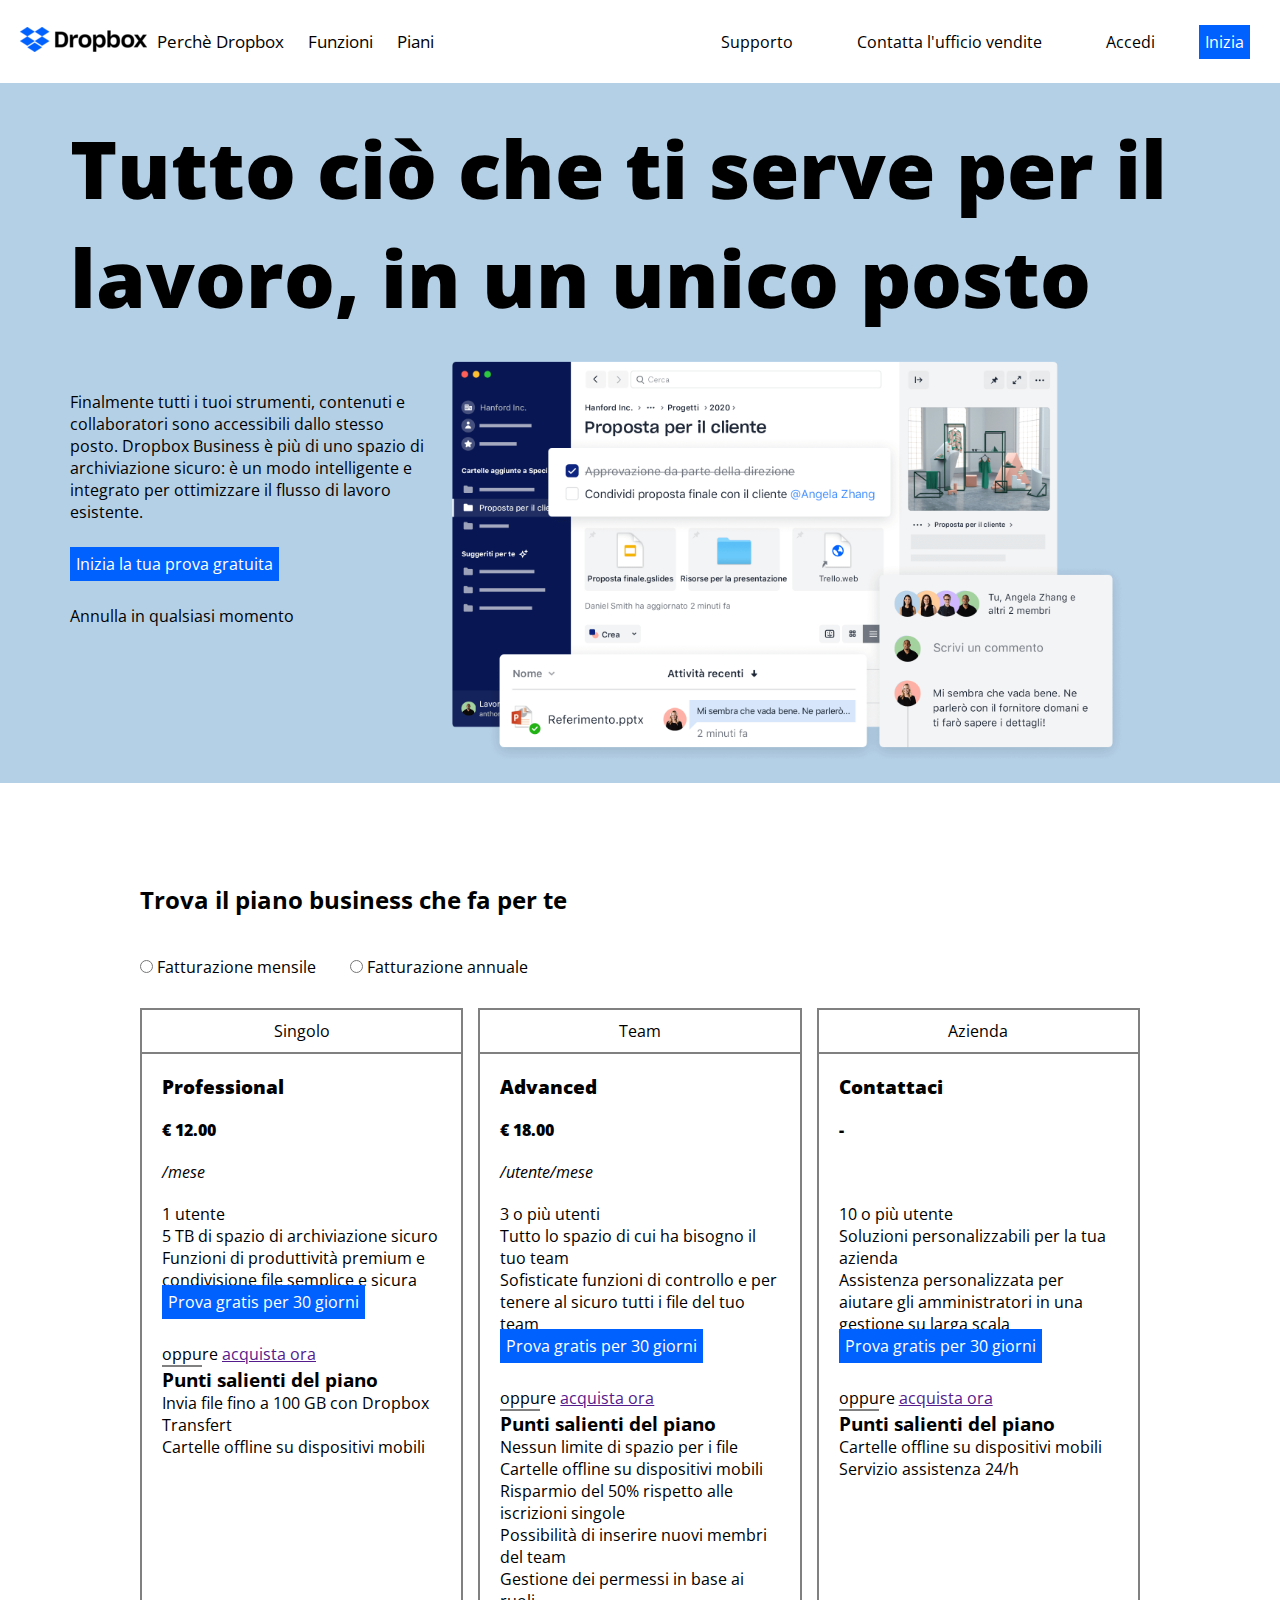
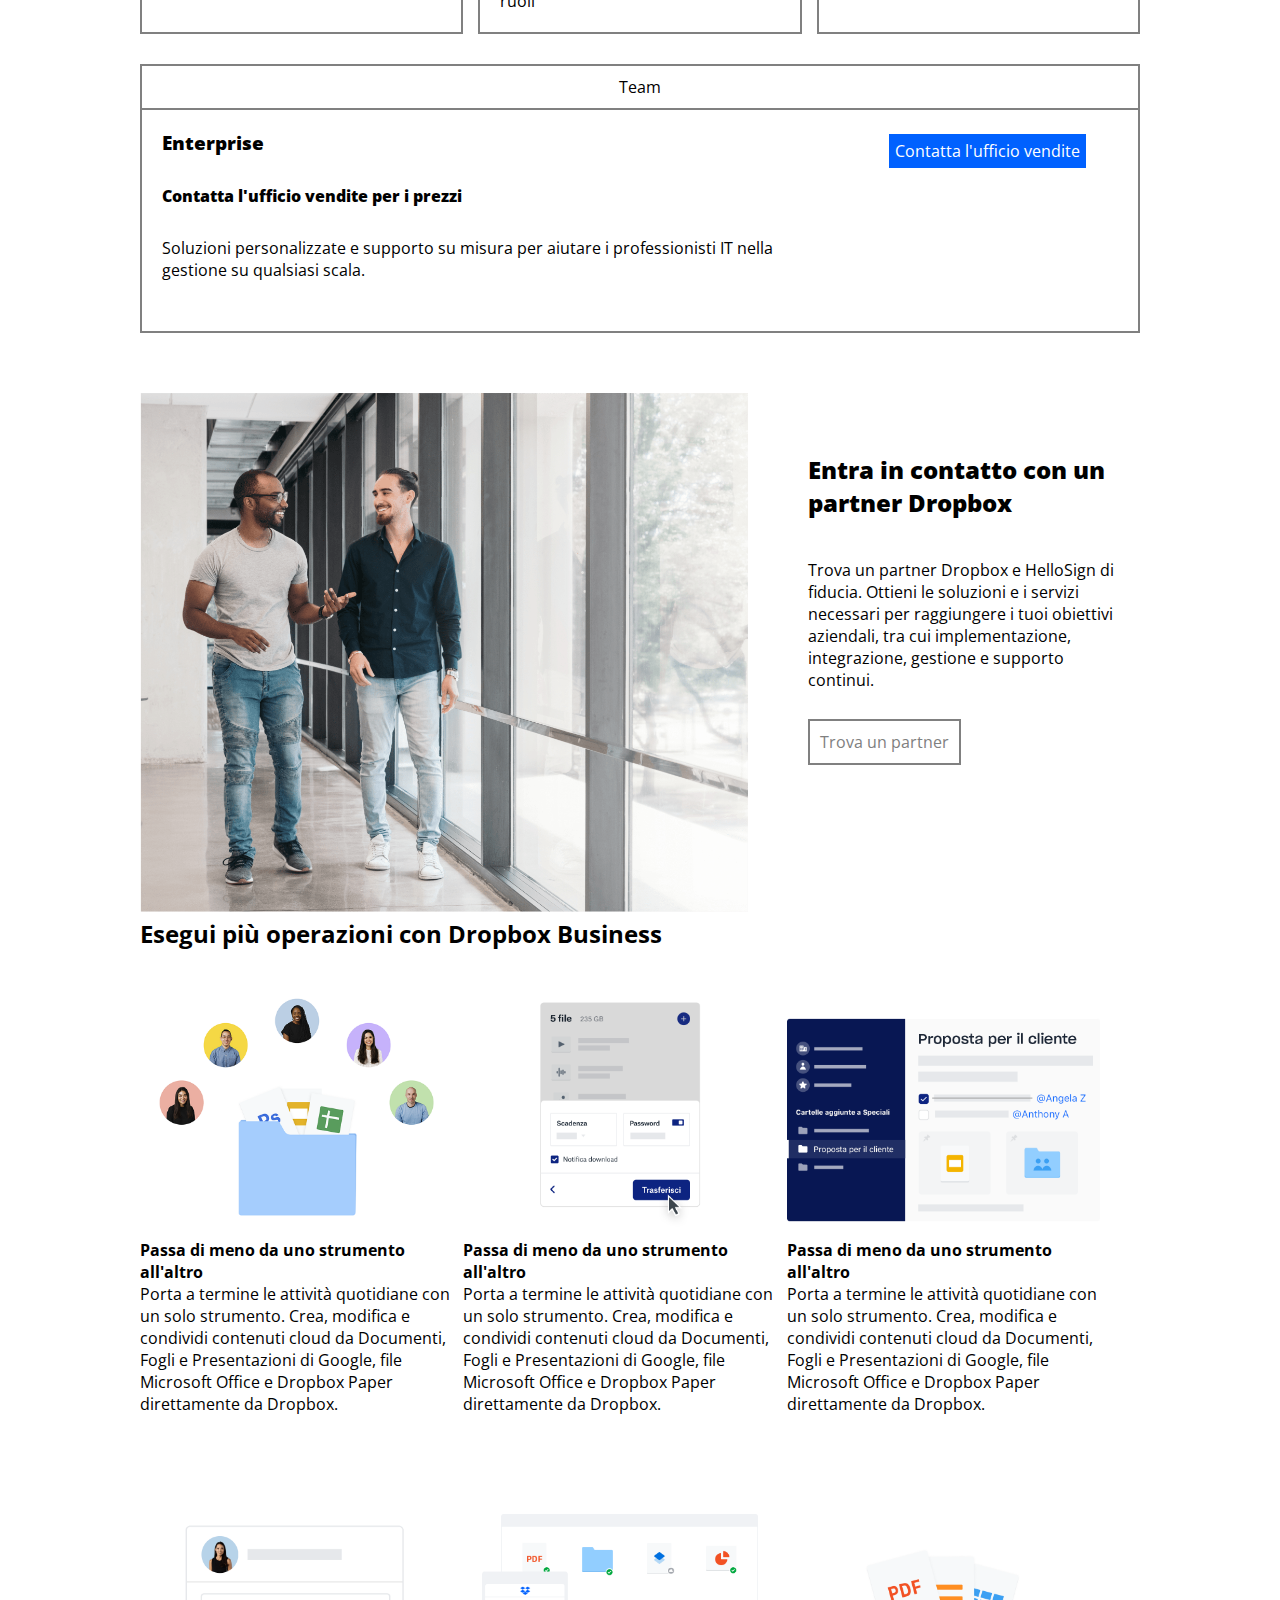
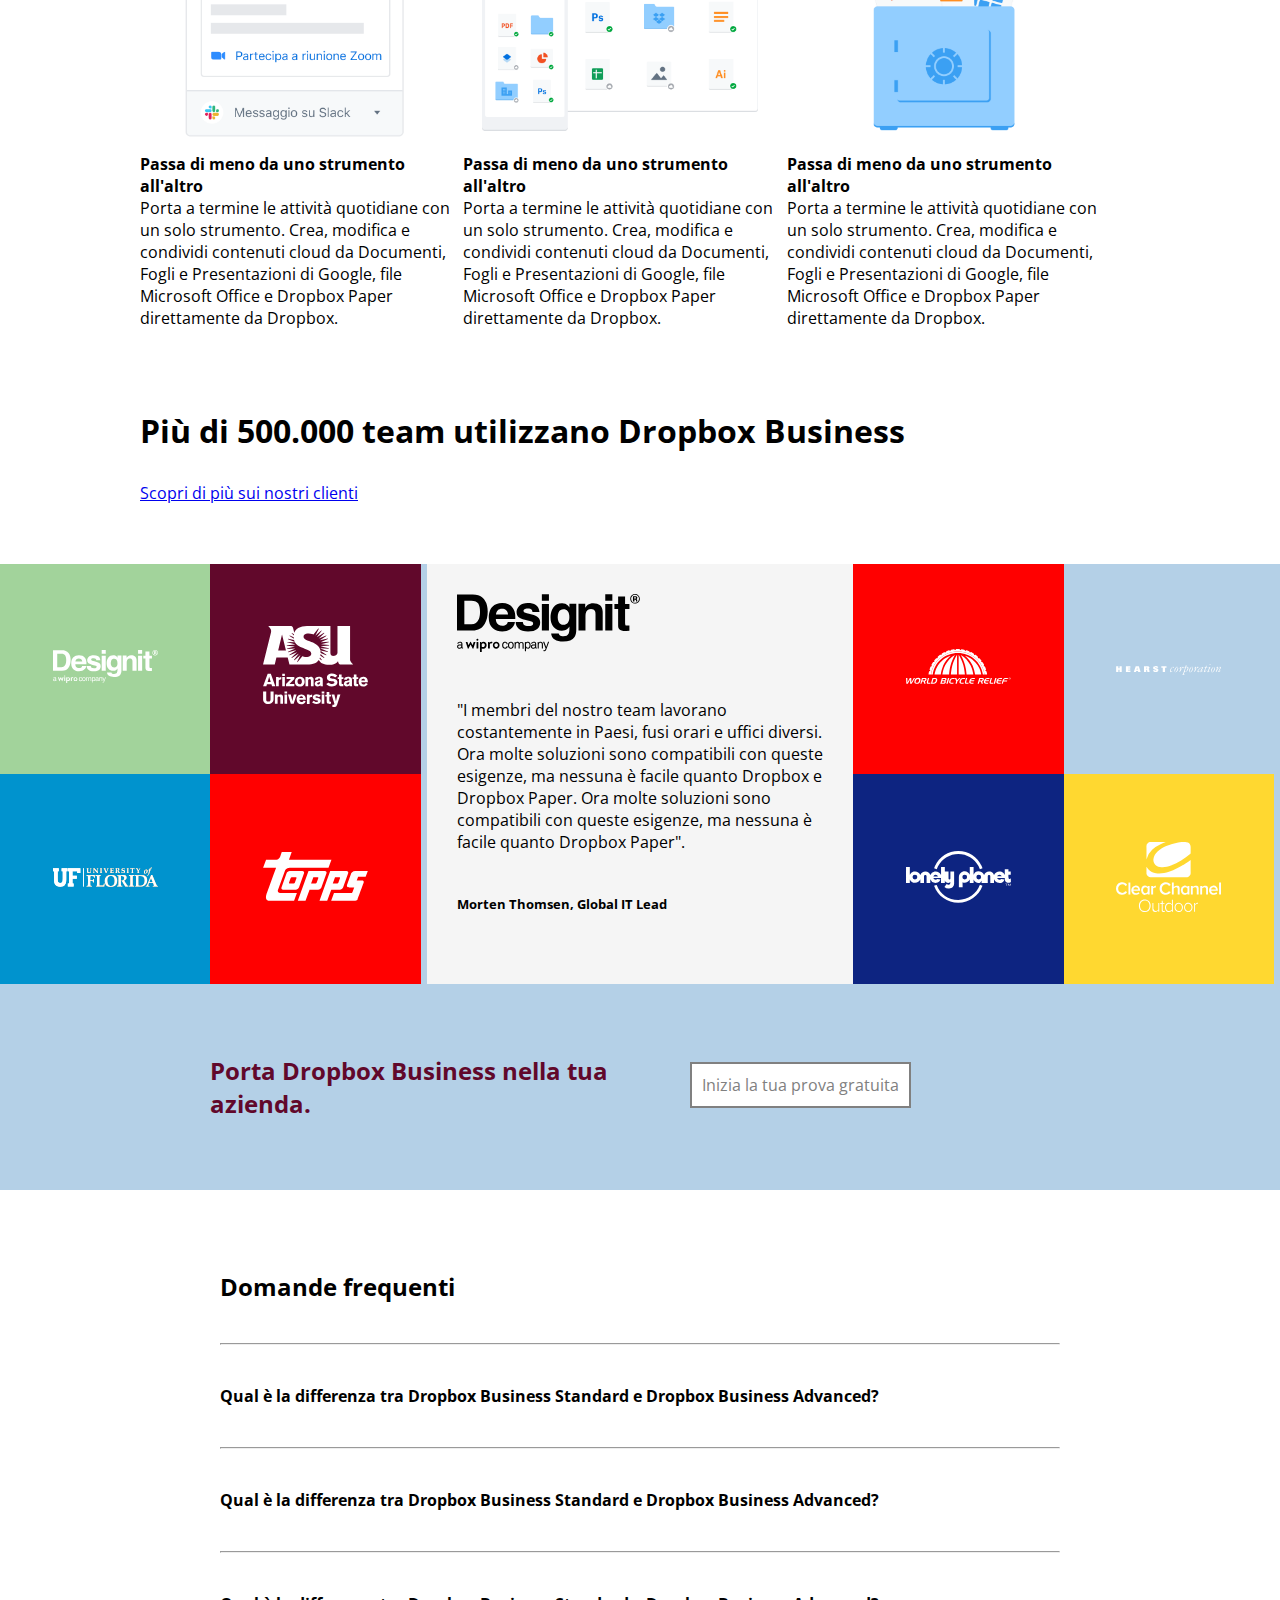
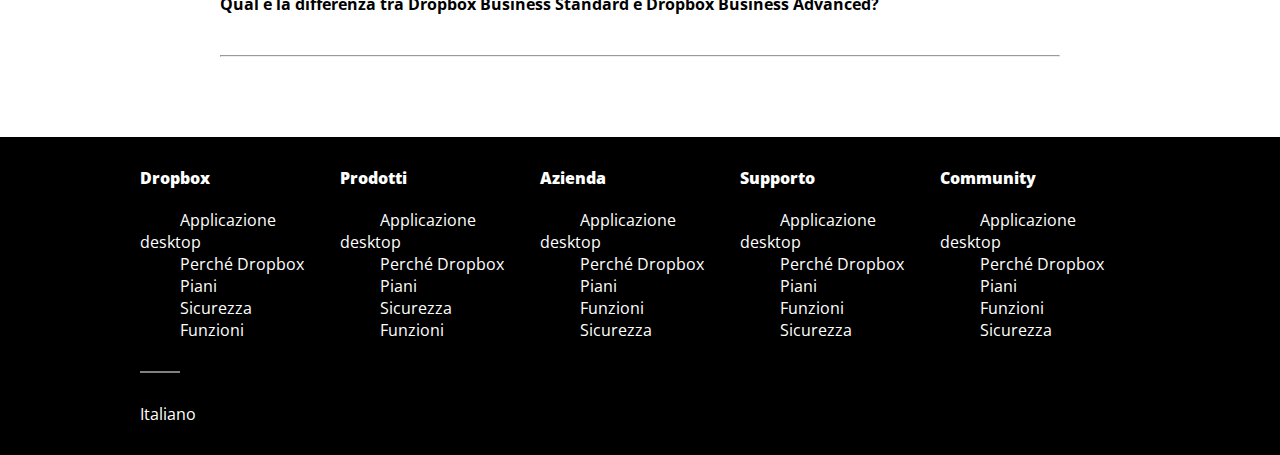
==== BONUS/index.html @ 82a0190e "add hoverable dropdown" ====
<!DOCTYPE html>
<html lang="en">
<head>
    <meta charset="UTF-8">
    <meta name="viewport" content="width=device-width, initial-scale=1.0">
    <title>Dropbox</title>
    <!-- css -->
    <link rel="stylesheet" href="css/style.css">
    <!-- font -->
    <link rel="stylesheet" href="https://cdnjs.cloudflare.com/ajax/libs/font-awesome/6.4.2/css/all.min.css" integrity="sha512-z3gLpd7yknf1YoNbCzqRKc4qyor8gaKU1qmn+CShxbuBusANI9QpRohGBreCFkKxLhei6S9CQXFEbbKuqLg0DA==" crossorigin="anonymous" referrerpolicy="no-referrer" />
    <link rel="preconnect" href="https://fonts.googleapis.com">
    <link rel="preconnect" href="https://fonts.gstatic.com" crossorigin>
    <link rel="preconnect" href="https://fonts.googleapis.com">
    <link rel="preconnect" href="https://fonts.gstatic.com" crossorigin>
    <link href="https://fonts.googleapis.com/css2?family=Fredoka:wght@400;700&family=Open+Sans:wght@400;700;800&display=swap" rel="stylesheet"></head>
<body>
    <header>
        <div class="top_container_header">  
            <div class="rowleft">
                <div>
                    <img src="./img/logo-small.png" alt="Dropbox logo">
                </div>
                <nav>
                    <div class="dropdown">
                        <button class="dropbtn">Perchè Dropbox</button>
                            <div class="dropdown-content">
                                <ul>
                                    <li>
                                        <a href="#">Link 1</a>
                                    </li>
                                    <li>
                                        <a href="#">Link 1</a>
                                    </li>
                                </ul> 
                            </div>
                    </div>
                    <div class="dropdown">
                        <button class="dropbtn">Funzioni</button>
                            <div class="dropdown-content">
                                <ul>
                                    <li>
                                        <a href="#">Link 1</a>
                                    </li>
                                    <li>
                                        <a href="#">Link 1</a>
                                    </li>
                                </ul> 
                            </div>
                    </div>
                    <div class="dropdown">
                        <button class="dropbtn">Piani</button>
                            <div class="dropdown-content">
                                <ul>
                                    <li>
                                        <a href="#">Link 1</a>
                                    </li>
                                    <li>
                                        <a href="#">Link 1</a>
                                    </li>
                                </ul> 
                            </div>
                    </div>
                </nav>
            </div>
            <div class="rowright">
                <nav>
                    <ul>
                        <li><a href="http://">Supporto</a></li>
                        <li><a href="http://">Contatta l'ufficio vendite</a></li>
                        <li><a href="http://">Accedi</a></li>
                        <li><a href="http://" class="button">Inizia</a></li>
                    </ul>
                </nav>
            </div>
        </div>

        <div class="button_container_header">
            <div class="container">
                <h1><strong>Tutto ciò che ti serve per il lavoro, in un unico posto</strong></h1>
                <div class="jumbo_container">
                    <div class="col-left">
                        <p>Finalmente tutti i tuoi strumenti, contenuti e collaboratori sono accessibili dallo stesso posto. Dropbox Business è più di uno spazio di archiviazione sicuro: è un modo intelligente e integrato per ottimizzare il flusso di lavoro
                            esistente.
                        </p>
                        <a href="http://" class="button">Inizia la tua prova gratuita</a>
                        <p>Annulla in qualsiasi momento</p>
                        <i class="fa-solid fa-arrow-down fa-2xl"></i>
                    </div>
                    <div class="col-right">
                        <img src="./img/jumbo.png" alt="dropboximg">
                    </div>
                </div>
            </div>
        </div>
    </header>

    <main>
        <div class="smallcontainer">
            <div class="planecontainer">
                <h2>Trova il piano business che fa per te</h2>
                <div class="input_container">
                    <input type="radio" id="monthly" name="checked" value="..." />
                    <label for="monthly">Fatturazione mensile</label>
                </div>
                <div class="input_container">
                    <input type="radio" id="annual" name="checked" value="..." />
                    <label for="annual">Fatturazione annuale</label>
                </div>
            </div>
            <div class="cards">
                <div class="card cardleft">
                    <div class="topcard">
                        <i class="fa-solid fa-user" style="color: #000000;"></i>
                        <span>Singolo</span>
                    </div>
                    <div class="bottomcard">
                        <div class="upperbuttomcard">
                            <h3><strong>Professional</strong></h3>
                            <h4><strong>&euro; 12.00</strong></h4>
                            <span><i>/mese</i></span>
                         </div>
                        <div class="bottombottomcard">
                            <div>
                                <i class="fa-solid fa-user" style="color: #000000;"></i>
                                <span>1 utente</span>
                            </div>
                            <div>
                                <i class="fa-solid fa-folder" style="color: #000000;"></i>
                                <span>5 TB di spazio di archiviazione sicuro</span>    
                            </div>     
                            <div>
                                <i class="fa-solid fa-share-nodes" style="color: #000000;"></i>
                                <span>Funzioni di produttività premium
                                e condivisione file semplice e sicura</span>
                            </div>
                            <a href="http://" class="button">Prova gratis per 30 giorni</a>
                            <div class="acquista">
                                <span>oppure</span>
                                <a href="">acquista ora</a>
                            </div>
                            <hr class="hr_short">
                            <h3>Punti salienti del piano</h3>
                            <div>
                                <i class="fa-solid fa-check" style="color: #0052e0;"></i>
                                <span>Invia file fino a 100 GB con Dropbox Transfert</span>
                            </div>
                            <div>
                                <i class="fa-solid fa-check" style="color: #0052e0;"></i>
                                <span>Cartelle offline su dispositivi mobili</span>
                            </div>
                        </div>
                    </div>
                </div>
                <div class="card cardcenter">
                    <div class="topcard">
                        <i class="fa-solid fa-users" style="color: #000000;"></i>
                        <span>Team</span>
                    </div>
                    <div class="bottomcard">
                        <div class="upperbuttomcard">
                            <h3><strong>Advanced</strong></h3>
                            <h4><strong>&euro; 18.00</strong></h4>
                            <span><i>/utente/mese</i></span>
                         </div>
                        <div class="bottombottomcard">
                            <div>
                                <i class="fa-solid fa-users" style="color: #000000;"></i>
                                <span>3 o più utenti</span>
                            </div>
                            <div>
                                <i class="fa-solid fa-folder" style="color: #000000;"></i>
                                <span>Tutto lo spazio di cui ha bisogno il tuo team</span>    
                            </div>     
                            <div>
                                <i class="fa-solid fa-share-nodes" style="color: #000000;"></i>
                                <span>Sofisticate funzioni di controllo e per tenere al sicuro tutti i file del tuo team</span>
                            </div>
                            <a href="http://" class="button">Prova gratis per 30 giorni</a>
                            <div class="acquista">
                                <span>oppure</span>
                                <a href="">acquista ora</a>
                            </div>
                            <hr class="hr_short">
                            <h3>Punti salienti del piano</h3>
                            <div>
                                <i class="fa-solid fa-check" style="color: #0052e0;"></i>
                                <span>Nessun limite di spazio per i file</span>
                            </div>
                            <div>
                                <i class="fa-solid fa-check" style="color: #0052e0;"></i>
                                <span>Cartelle offline su dispositivi mobili</span>
                            </div>
                            <div>
                                <i class="fa-solid fa-check" style="color: #0052e0;"></i>
                                <span>Risparmio del 50% rispetto alle iscrizioni singole</span>
                            </div>
                            <div>
                                <i class="fa-solid fa-check" style="color: #0052e0;"></i>
                                <span>Possibilità di inserire nuovi membri del team</span>
                            </div>
                            <div>
                                <i class="fa-solid fa-check" style="color: #0052e0;"></i>
                                <span>Gestione dei permessi in base ai ruoli</span>
                            </div>
                        </div>
                    </div>   
                </div>
                <div class="card cardright">
                    <div class="topcard">
                        <i class="fa-solid fa-building" style="color: #000000;"></i>
                        <span>Azienda</span>
                    </div>
                    <div class="bottomcard">
                        <div class="upperbuttomcard">
                            <h3><strong>Contattaci</strong></h3>
                            <h4><strong>-</strong></h4>
                            <span> &nbsp;</span>
                        </div>
                        <div class="bottombottomcard">
                            <div>
                                <i class="fa-solid fa-user" style="color: #000000;"></i>
                                <span>10 o più utente</span>
                            </div>
                            <div>
                                <i class="fa-solid fa-folder" style="color: #000000;"></i>
                                <span>Soluzioni personalizzabili per la tua azienda</span>    
                            </div>     
                            <div>
                                <i class="fa-solid fa-share-nodes" style="color: #000000;"></i>
                                <span>Assistenza personalizzata per aiutare gli amministratori in una gestione su larga scala</span>
                            </div>
                            <a href="http://" class="button">Prova gratis per 30 giorni</a>
                            <div class="acquista">
                                <span>oppure</span>
                                <a href="">acquista ora</a>
                            </div>
                            <hr class="hr_short">
                            <h3>Punti salienti del piano</h3>
                            <div>
                                <i class="fa-solid fa-check" style="color: #0052e0;"></i>
                                <span>Cartelle offline su dispositivi mobili</span>
                            </div>
                            <div>
                                <i class="fa-solid fa-check" style="color: #0052e0;"></i>
                                <span>Servizio assistenza 24/h</span>
                            </div>
                        </div>
                    </div>
                </div>
            </div>
        </div>
        <div class="smallcontainer">
           <div class="teamcontainer">
                <div class="teamtopcontainer">
                    <i class="fa-solid fa-building" style="color: #000000;"></i>
                    <span>Team</span>
                </div>
                <div class="teambuttomcontainer">
                    <div class="left_team_row_container">
                        <h3><strong>Enterprise</strong></h3>
                        <h4><strong>Contatta l'ufficio vendite per i prezzi</strong></h4>
                        <p>Soluzioni personalizzate e supporto su misura per aiutare i professionisti IT nella gestione su qualsiasi scala.</p>
                    </div>
                    <div class="right_team_row_container">
                        <a href="http://" class="button">Contatta l'ufficio vendite</a>
                    </div>
                </div>
            </div> 

            <div class="third-container">
                <div class="part-left">
                    <img src="./img/partner.png" alt="">
                </div>
                <div class="part-right">
                    <h2><strong>Entra in contatto con un partner Dropbox</strong></h2>
                    <p>Trova un partner Dropbox e HelloSign di fiducia. Ottieni le soluzioni e i servizi necessari per raggiungere i tuoi obiettivi aziendali, tra cui implementazione, integrazione, gestione e supporto continui.</p>
                    <a href="http://" id="buttonborder" class="button">Trova un partner</a>
                </div>
            </div>
        </div>

        <div class="smallcontainer">
            <h2>Esegui più operazioni con Dropbox Business</h2>
            <div class="smallcards">
                <div class="smallcard">
                    <div class="cardimg">
                        <img src="./img/business-feature-switching-tools.png" alt="">
                    </div>
                    <h4>Passa di meno da uno strumento all'altro</h4>
                    <p>Porta a termine le attività quotidiane con un solo strumento. Crea, modifica e condividi contenuti cloud da Documenti, Fogli e Presentazioni di Google, file Microsoft Office e Dropbox Paper direttamente da Dropbox.</p>   
                </div>
                <div class="smallcard">
                    <div class="cardimg">
                        <img src="./img/business-feature-send-files-it.png" alt="">
                    </div>
                    <h4>Passa di meno da uno strumento all'altro</h4>
                    <p>Porta a termine le attività quotidiane con un solo strumento. Crea, modifica e condividi contenuti cloud da Documenti, Fogli e Presentazioni di Google, file Microsoft Office e Dropbox Paper direttamente da Dropbox.</p>
                </div>
                <div class="smallcard">
                    <div class="cardimg">
                        <img src="./img/business-feature-coordinate-it.png" alt="">
                    </div>
                    <h4>Passa di meno da uno strumento all'altro</h4>
                    <p>Porta a termine le attività quotidiane con un solo strumento. Crea, modifica e condividi contenuti cloud da Documenti, Fogli e Presentazioni di Google, file Microsoft Office e Dropbox Paper direttamente da Dropbox.</p>
                </div>
                <div class="smallcard">
                    <div class="cardimg">
                        <img src="./img/business-feature-integrations-it.png" alt="">
                    </div>
                    <h4>Passa di meno da uno strumento all'altro</h4>
                    <p>Porta a termine le attività quotidiane con un solo strumento. Crea, modifica e condividi contenuti cloud da Documenti, Fogli e Presentazioni di Google, file Microsoft Office e Dropbox Paper direttamente da Dropbox.</p>
                </div>
                <div class="smallcard">
                    <div class="cardimg">
                        <img src="./img/business-feature-multi-device.png" alt="">
                    </div>
                    <h4>Passa di meno da uno strumento all'altro</h4>
                    <p>Porta a termine le attività quotidiane con un solo strumento. Crea, modifica e condividi contenuti cloud da Documenti, Fogli e Presentazioni di Google, file Microsoft Office e Dropbox Paper direttamente da Dropbox.</p>
                </div>
                <div class="smallcard">
                    <div class="cardimg">
                        <img src="./img/business-feature-security.png" alt="">
                    </div>
                    <h4>Passa di meno da uno strumento all'altro</h4>
                    <p>Porta a termine le attività quotidiane con un solo strumento. Crea, modifica e condividi contenuti cloud da Documenti, Fogli e Presentazioni di Google, file Microsoft Office e Dropbox Paper direttamente da Dropbox.</p>
                </div>
            </div>
        </div>
        <div class="smallcontainer">
            <div class="container-5">
                <h2 class="dropboxbuisness">Più di 500.000 team utilizzano Dropbox Business</h2>
                <a href="http://">Scopri di più sui nostri clienti</a>
            </div>
        </div>
        <div class="designit_container">
            <div class="advertising-column left">
                <div class="square green">
                    <div class="brand"><img src="./img/designit.svg" alt=""></div>
                </div>
                <div class="square bordeaux">
                    <div class="brand"><img src="./img/arizona_state_university.svg" alt=""></div>
                </div>
                <div class="square lightblue">
                    <div class="brand"><img src="./img/university_of_florida.svg" alt=""></div>
                </div>
                <div class="square red">
                    <div class="brand"><img src="./img/topps.svg" alt=""></div>
                </div>
            </div>
            <div class="advertising-column advertising_center">
                <div id="black" class="brand">
                    <img src="./img/designit.svg" alt="">
                </div>
                <p>"I membri del nostro team lavorano costantemente in Paesi, fusi orari e uffici diversi. Ora molte soluzioni sono compatibili con queste esigenze, ma nessuna è facile quanto Dropbox e Dropbox Paper. Ora molte soluzioni sono compatibili con queste esigenze, ma nessuna è facile quanto Dropbox Paper".</p>
                <h5>Morten Thomsen, Global IT Lead</h5>
            </div>
            <div class="advertising-column right">
                <div class="square red">
                    <div class="brand"><img src="./img/world_bicycle_relief.svg" alt=""></div>
                </div>
                <div class="square sky">
                    <div class="brand"><img src="./img/hearst_corp.svg" alt=""></div>
                </div>
                <div class="square blue">
                    <div class="brand"><img src="./img/lonely_planet.svg" alt=""></div>
                </div>
                <div class="square yellow">
                    <div class="brand"><img src="./img/clear_channel.svg" alt=""></div>
                </div>
            </div>
        </div>
        <div class="bottom_advertasing">
            <div class="smallcontainer advertasing_background_container ">
                <div class="advertasing_background_left">
                    <h2>Porta Dropbox Business nella tua azienda.</h2>
                </div>
                <div class="advertasing_background_right">
                    <a href="http://" id="buttonborder" class="button">Inizia la tua prova gratuita</a>
                </div>
            </div>
        </div>
        <div class="question smallcontainer">
            <h2>Domande frequenti</h2>
            <hr>
            <span><strong>Qual è la differenza tra Dropbox Business Standard e Dropbox Business Advanced?</strong></span>
            <span class="anglearrow"><i class="fa-solid fa-angle-down" style="color: #000000;"></i></span>
            <hr>
            <span><strong>Qual è la differenza tra Dropbox Business Standard e Dropbox Business Advanced?</strong></span>
            <span class="anglearrow"><i class="fa-solid fa-angle-down" style="color: #000000;"></i></span>
            <hr>
            <span><strong>Qual è la differenza tra Dropbox Business Standard e Dropbox Business Advanced?</strong></span>
            <span class="anglearrow"><i class="fa-solid fa-angle-down" style="color: #000000;"></i></span>
            <hr>
        </div>
    </main>

    <footer>
        <div class="footer_container">
            <div class="smallcontainer">
                <div class="columns_footer">
                    <div class="col-footer">
                        <h4><strong>Dropbox</strong></h4>
                        <ul>
                            <li><a href="http://"></a>Applicazione desktop</li>
                            <li><a href="http://"></a>Perché Dropbox</li>
                            <li><a href="http://"></a>Piani</li>
                            <li><a href="http://"></a>Sicurezza</li>
                            <li><a href="http://"></a>Funzioni</li>
                        </ul>
                    </div>
                    <div class="col-footer">
                        <h4><strong>Prodotti</strong></h4>
                        <ul>
                            <li><a href="http://"></a>Applicazione desktop </li>
                            <li><a href="http://"></a>Perché Dropbox</li>
                            <li><a href="http://"></a>Piani</li>
                            <li><a href="http://"></a>Sicurezza</li>
                            <li><a href="http://"></a>Funzioni</li>
                        </ul>
                    </div>
                    <div class="col-footer">
                        <h4><strong>Azienda</strong></h4>
                        <ul>
                            <li><a href="http://"></a>Applicazione desktop</li>
                            <li><a href="http://"></a>Perché Dropbox</li>
                            <li><a href="http://"></a>Piani</li>
                            <li><a href="http://"></a>Funzioni</li>
                            <li><a href="http://"></a>Sicurezza</li>
                        </ul>
                    </div>
                    <div class="col-footer">
                        <h4><strong>Supporto</strong></h4>
                        <ul>
                            <li><a href="http://"></a>Applicazione desktop</li>
                            <li><a href="http://"></a>Perché Dropbox</li>
                            <li><a href="http://"></a>Piani</li>
                            <li><a href="http://"></a>Funzioni</li>
                            <li><a href="http://"></a>Sicurezza</li>
                        </ul>
                    </div>
                    <div class="col-footer">
                        <h4><strong>Community</strong></h4>
                        <ul>
                            <li><a href="http://"></a>Applicazione desktop</li>
                            <li><a href="http://"></a>Perché Dropbox</li>
                            <li><a href="http://"></a>Piani</li>
                            <li><a href="http://"></a>Funzioni</li>
                            <li><a href="http://"></a>Sicurezza</li>
                        </ul>
                    </div>
                </div> 
                
                <div class="footer_bottom_container">
                    <hr class="hr_short">
                    <div>
                        <span><i class="fa-solid fa-earth-americas" style="color: #ffffff;"></i></span>
                        <span>Italiano</span>
                        <span><i class="fa-solid fa-caret-up" style="color: #ffffff;"></i></span>
                    </div>
                </div>
            </div>
        </div>
    </footer>
</body>
</html>
---- BONUS/css/style.css ----
* {
        margin: 0%;
        padding: 0%;
        box-sizing: border-box;
        font-family: 'Open Sans',sans-serif;
    }
        
    .container{
        max-width: 1200px;
        margin: 0 auto; 
        width: 100%;
    }

    .smallcontainer{
        max-width: 1000px;
        margin: 0 auto; 
        width: 100%;
        }

    .top_container_header {
        padding: 20px;
        flex-direction: row;
        display: flex;
        justify-content: space-between;
        vertical-align: middle;
        background-color: #FFFFFF;
        align-items: center;
    }
    
    ul> li{
        list-style: none;
    }

    nav> ul> li {
        display: inline;
        margin-left: 10px;
        margin-right: 10px;
    }

    li> a{
        text-decoration: none;
        color: black;
        padding: 20px;
    }

    .rowleft, .rowright{
        align-items: center;
    }
       
    .dropbtn {
        background-color:white;
        color: black;
        padding: 10px;
        font-size: 17px;
        border: none;
    }

    .dropdown {
        position: relative;
        display: inline-block;
    }

    .dropdown-content {
        display: none;
        position: absolute;
        background-color: #0061FF;
        min-width: 160px;
        box-shadow: 0px 8px 16px 0px rgba(0,0,0,0.4);
        z-index: 1;
    }

    .dropdown-content> ul> li> a{
        color: white;
    }
    
    .dropdown:hover .dropdown-content {
        display: block;
    }

    .top_container_header> *{ 
        display: flex;
    }
    
   .button {
        background-color:#0061FF; 
        border: none;
        color: white;
        padding: 6px;
        text-decoration: none;
    }

    .button_container_header{ 
        background-color:#B4D0E7;
        position: relative;
        height: 700px;
    }

    .jumbo_container {
        display: flex;
        flex-direction: row;
        margin-bottom: 30px;
        padding: 30px;
        position: absolute;
    }

    img{
        width: 100%;
    }

    .planecontainer{
        margin-top: 100px;
    }

    .col-left {
        width: 30%;
    }

    .col-right {
        width: 60%;
    }

    h1 {
        text-align: left;
        font-size: 5em;
        font-weight:800;
        padding-top: 30px;
        margin-left: 30px;
    }
  
    .col-left> *{
        text-decoration: none;
        margin-bottom: 30px;
        margin-top: 30px;
    }
   
    .input_container{
        margin-top: 40px;
        margin-right: 30px;
        display: inline-block;
    }

    .cards{
        display: flex;
        flex-direction: row;
        justify-content: space-between;
    }

    .card{
        width: calc(100% / 3);
        margin-top: 30px;
        border: 2px solid grey;
    }

    .cardcenter{
        margin-left: 15px;
        margin-right: 15px;
    }
    .topcard{
        border-bottom:  2px solid grey;
        text-align: center;
        padding: 10px;
    }

    .bottomcard{
        text-align: left;
        padding: 20px;
    }

    .upperbuttomcard> *{
        margin-bottom: 20px ;
    }

    .upperbuttomcard{
        margin-bottom: 20px ;
    }

    .buttombuttomcard> *{
        margin-bottom: 20px ;
    }

    .acquista{
        margin-top: 30px ;
    }

    .hr_short{ 
        width: 40px;
        border: 1px solid grey;
    }

    .teamtopcontainer{
        text-align: center;
    }
    
    .teambuttomcontainer{
        display: flex;
        flex-direction: row;
    }

    .teamcontainer{
        border: 2px solid grey; 
        margin-top: 30px;
    }

    .teamtopcontainer{
        border-bottom: 2px solid grey; 
        padding: 10px;
    }

    .left_team_row_container{
        width: 70%;
        text-align: left;
        padding: 20px;
    }

    .left_team_row_container> *{
        margin-bottom: 30px;
    }

    .right_team_row_container> *{
        margin-left: 30px;
    }


    .right_team_row_container{
        width: 30%;
        padding: 20px;
        padding-top: 30px;
    }

    .third-container{
        display: flex;
        flex-direction: row;
        margin-top: 60px;
    }

    .part-left{
        width: 70%;
    }

    .part-right{
        width: 40%;
        margin-left: 40px;
        margin-top: 40px;
        padding: 20px;
    }

    .part-right> *{
        margin-bottom: 40px;
    }
    
    #buttonborder{
        background-color: white;
        color: grey;
        border: 2px solid grey;
        padding:10px;
    }

    .smallcards{
        display: flex;
        flex-direction: row;
        flex-wrap: wrap;
    }

    .smallcard{
        width: calc(100% / 3 - 20px);
        margin-top: 30px;
        margin-bottom: 50px;
        margin-right: 10px;
    }

    .dropboxbuisness{
        margin-bottom: 30px;
        margin-top: 30px;
        font-size: 2em;
    }

    .designit_container{
        /* height: 400px; */
        background-color: #B4D0E7;
        display: flex;
        flex-direction: row;
        margin-top: 60px;
    }
    
    .advertising-column{
        width: calc(100vw / 3);
        /* border: 2px dashed black; */
        display: flex;
        flex-direction: row;
        flex-wrap: wrap;
    }

    .advertising_center{
        background-color: #F5F5F5;
        padding: 30px;
    }

    .square{
        width: calc(100vw / 6 - 3px);
        height: calc(100vw / 6 - 3px);
        /* border: 2px dashed red; */
        background-color: #A2D39B;
        vertical-align: middle;
        display: flex;
        justify-content: center;
        align-items: center;
    }
    .brand{ 
        width: 50%;
        filter: invert(1);
    }

    #black{
        filter: invert(0);
    }

    .green{
        background-color: #A2D39B;
    }

    .bordeaux{
        background-color: #61082B;
    }
    .lightblue{
        background-color: #0093CE;
    }
    .red{
        background-color: red;
    }
    .blue{
        background-color: #0D2481;
    }
    .yellow{
        background-color: #FFD830;
    }
    .sky{
        background-color: #B4D0E7;
    }


    .bottom_advertasing{
        background-color: #B4D0E7;
        padding-bottom: 40px;
    }

    .advertasing_background_container{
        display: flex;
        flex-direction: row;
        padding: 30px;
    }

    .advertasing_background_left{
        margin-top: 40px;
        margin-left: 40px;
        width:60% ;
        color: #61082B;
    }

    .advertasing_background_right{
        width:60% ;
        margin-top: 60px;
        margin-left: 60px;
    }

    .footer_container{
        background-color: black;
        color: white;
        padding: 30px;

    }

    .columns_footer{
        display: flex;
        flex-direction: row;
        flex-wrap:wrap;
    }
    .col-footer{
        width: calc(100% / 5);
    }

    .col-footer> h4{
        margin-bottom: 20px;
    }

    .question{
        padding: 40px;
    }

    .question> *{
        margin: 40px;
    }

    .footer_bottom_container> *{
        margin-top: 30px;
    }
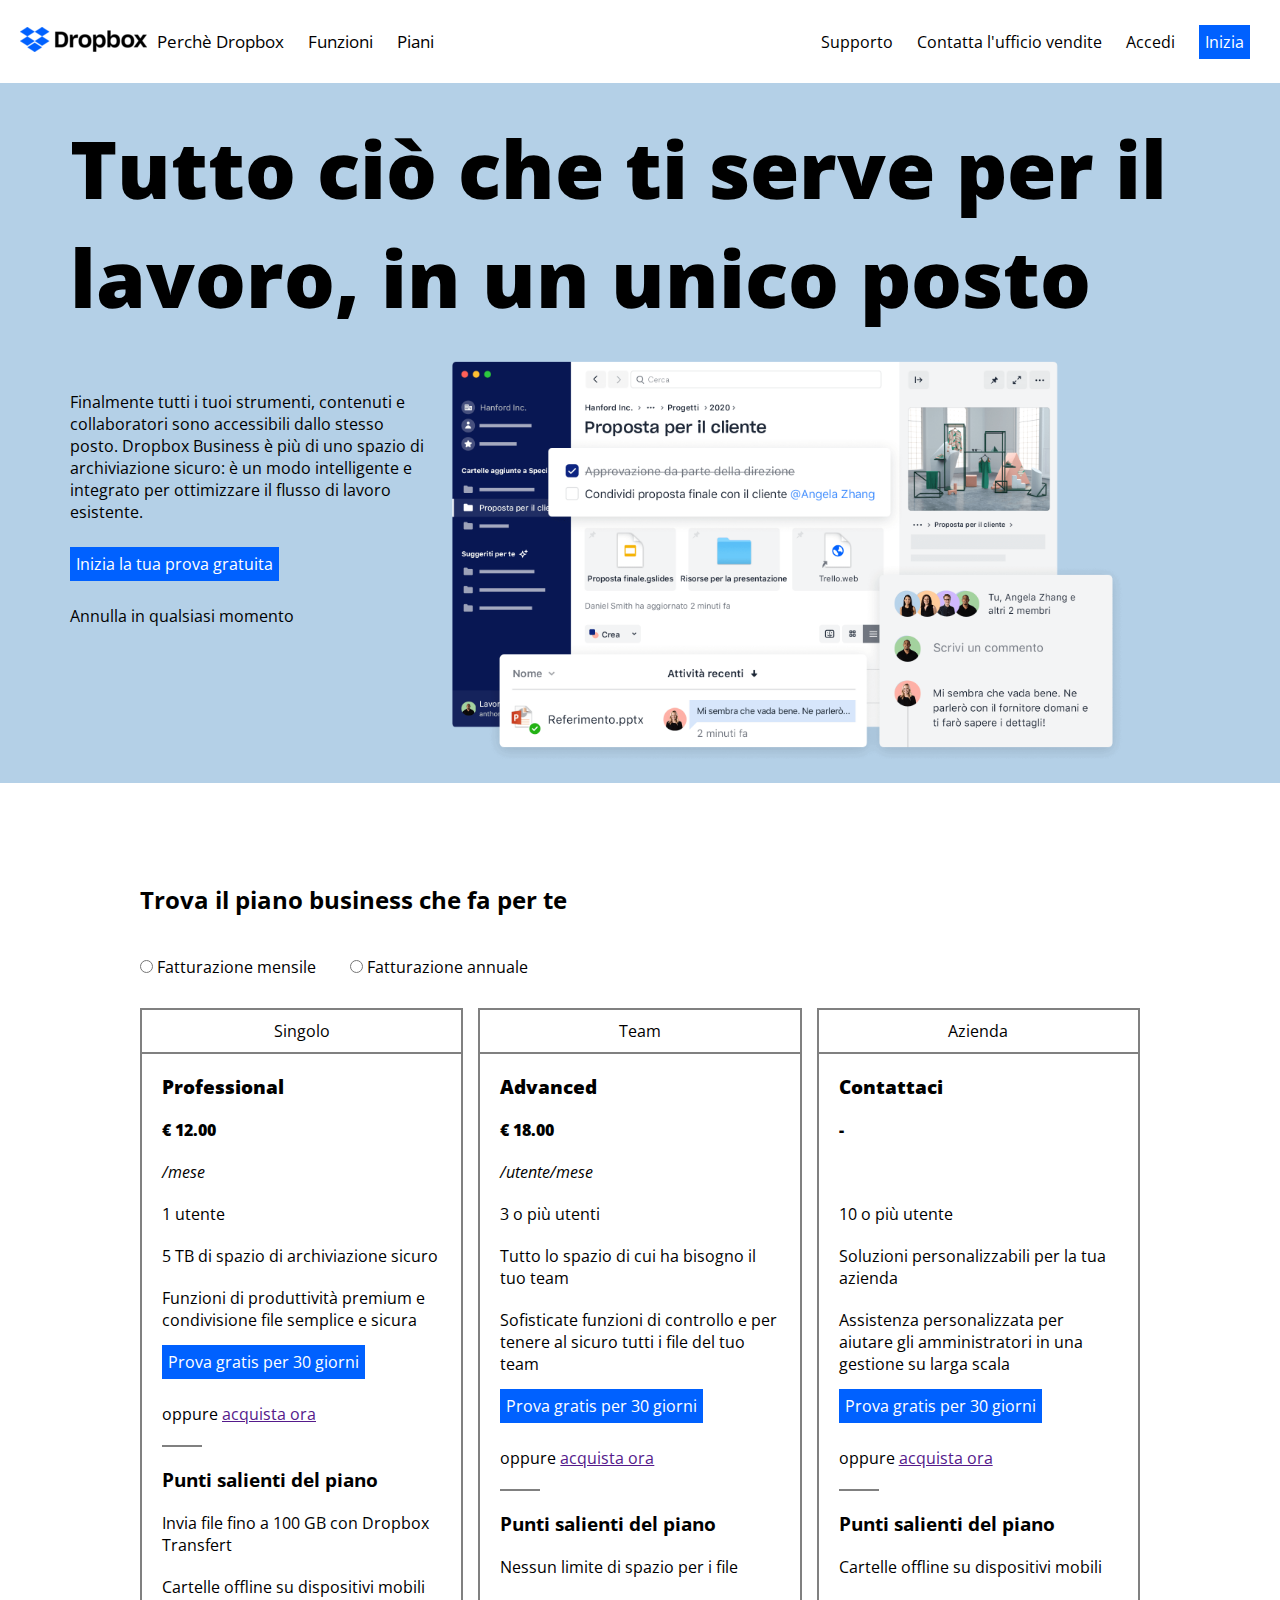
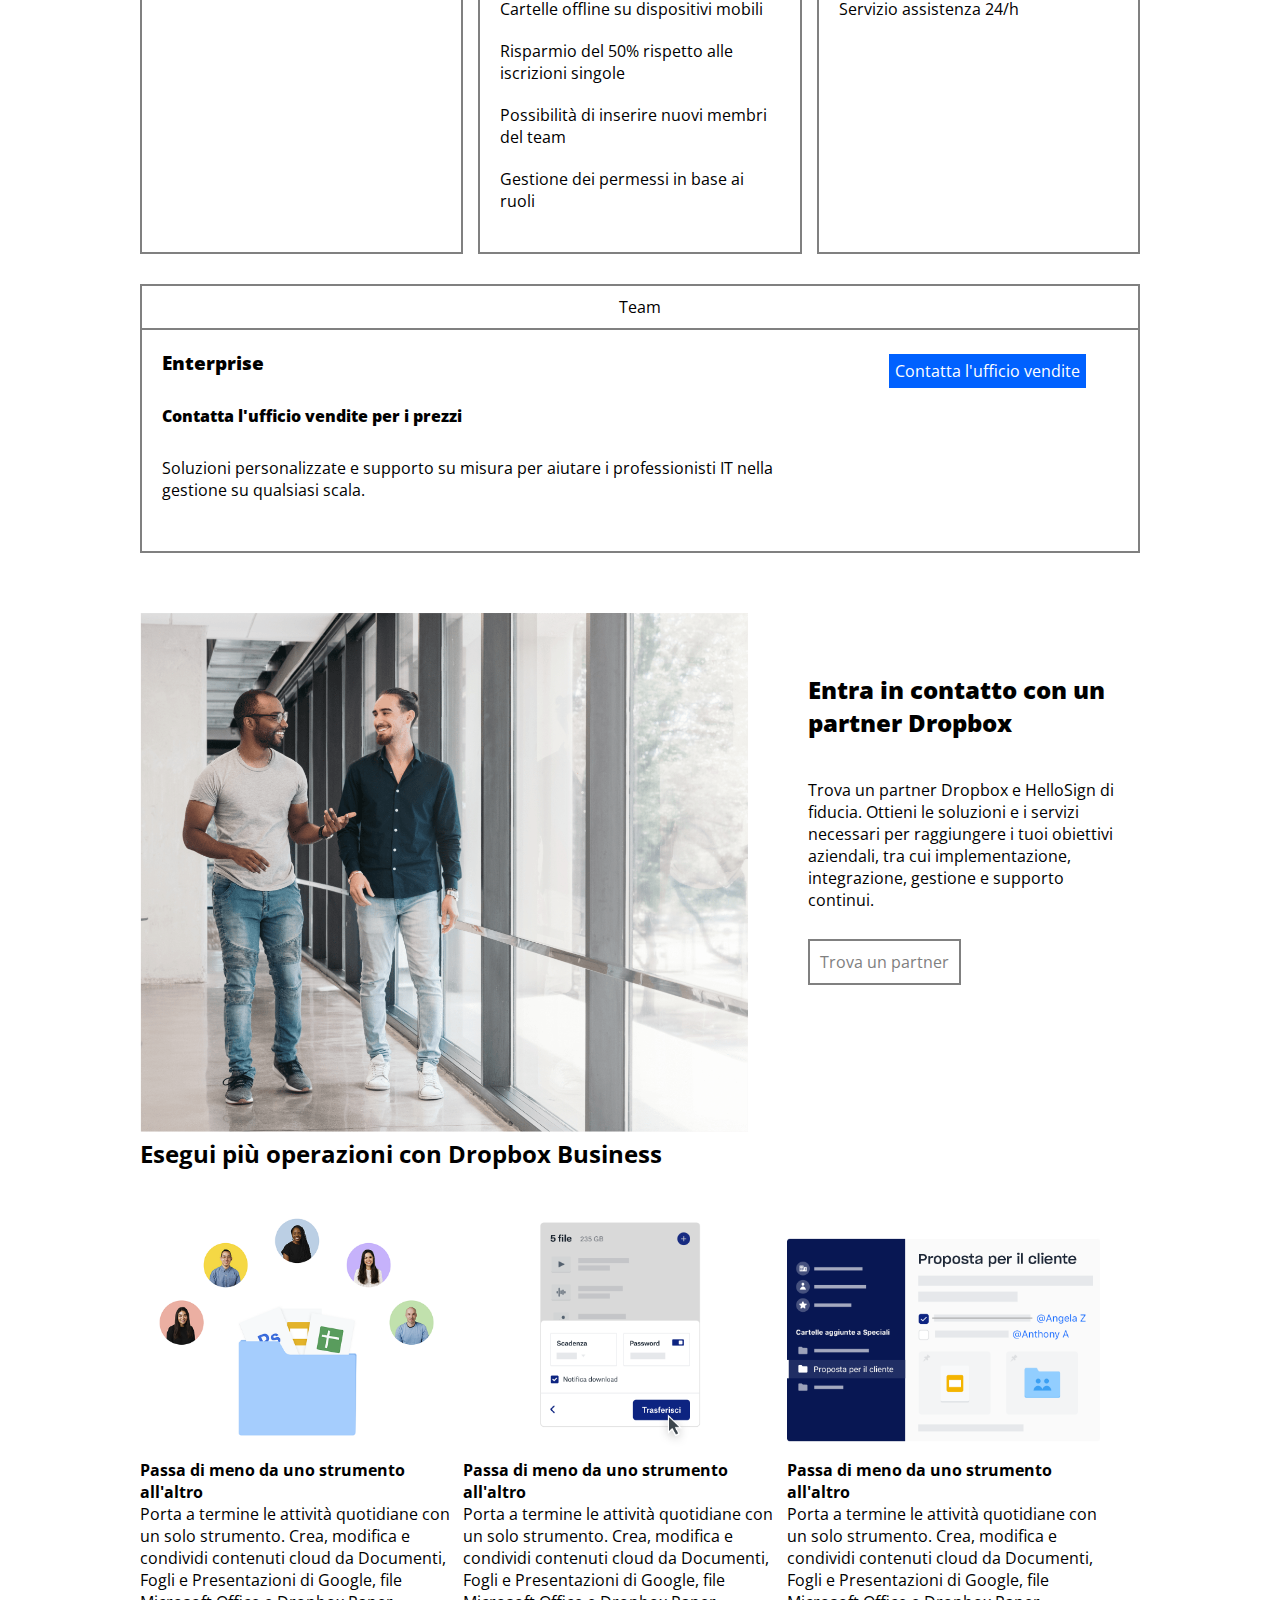
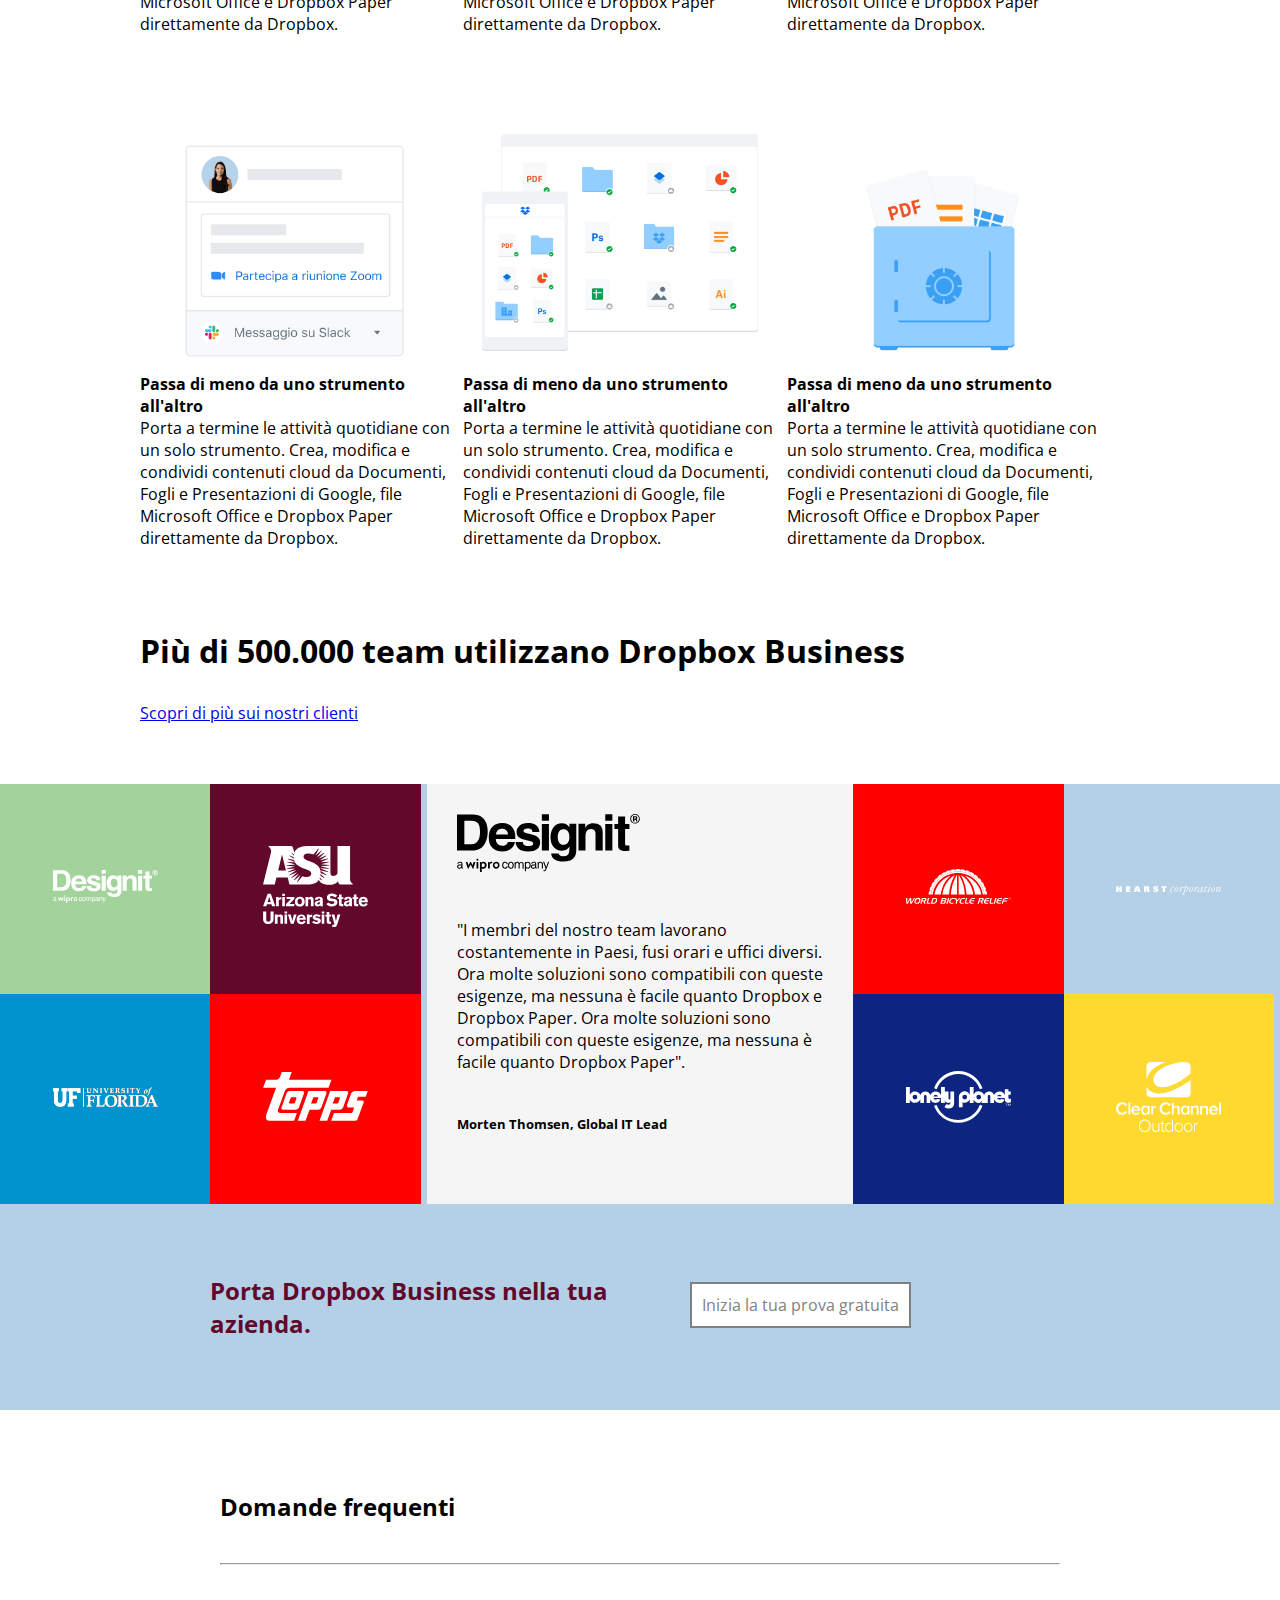
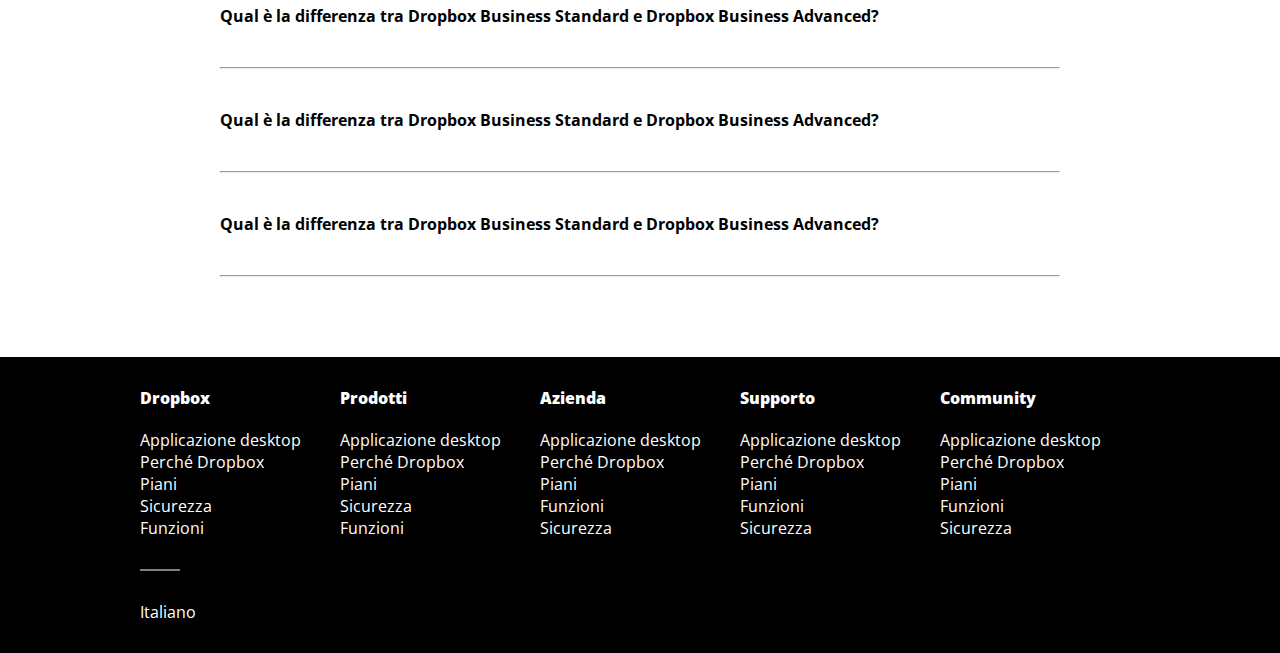
==== commit c1aaeb7e: "compleate with Hoverable Dropdown" ====
--- a/BONUS/index.html
+++ b/BONUS/index.html
@@ -114,7 +114,7 @@
                         <span>Singolo</span>
                     </div>
                     <div class="bottomcard">
-                        <div class="upperbuttomcard">
+                        <div class="upperbottomcard">
                             <h3><strong>Professional</strong></h3>
                             <h4><strong>&euro; 12.00</strong></h4>
                             <span><i>/mese</i></span>
@@ -157,7 +157,7 @@
                         <span>Team</span>
                     </div>
                     <div class="bottomcard">
-                        <div class="upperbuttomcard">
+                        <div class="upperbottomcard">
                             <h3><strong>Advanced</strong></h3>
                             <h4><strong>&euro; 18.00</strong></h4>
                             <span><i>/utente/mese</i></span>
@@ -211,7 +211,7 @@
                         <span>Azienda</span>
                     </div>
                     <div class="bottomcard">
-                        <div class="upperbuttomcard">
+                        <div class="upperbottomcard">
                             <h3><strong>Contattaci</strong></h3>
                             <h4><strong>-</strong></h4>
                             <span> &nbsp;</span>
--- a/BONUS/css/style.css
+++ b/BONUS/css/style.css
@@ -40,7 +40,6 @@
     li> a{
         text-decoration: none;
         color: black;
-        padding: 20px;
     }
 
     .rowleft, .rowright{
@@ -166,15 +165,15 @@
         padding: 20px;
     }
 
-    .upperbuttomcard> *{
+    .upperbottomcard> *{
         margin-bottom: 20px ;
     }
 
-    .upperbuttomcard{
+    .upperbottomcard{
         margin-bottom: 20px ;
     }
 
-    .buttombuttomcard> *{
+    .bottombottomcard> *{
         margin-bottom: 20px ;
     }
 
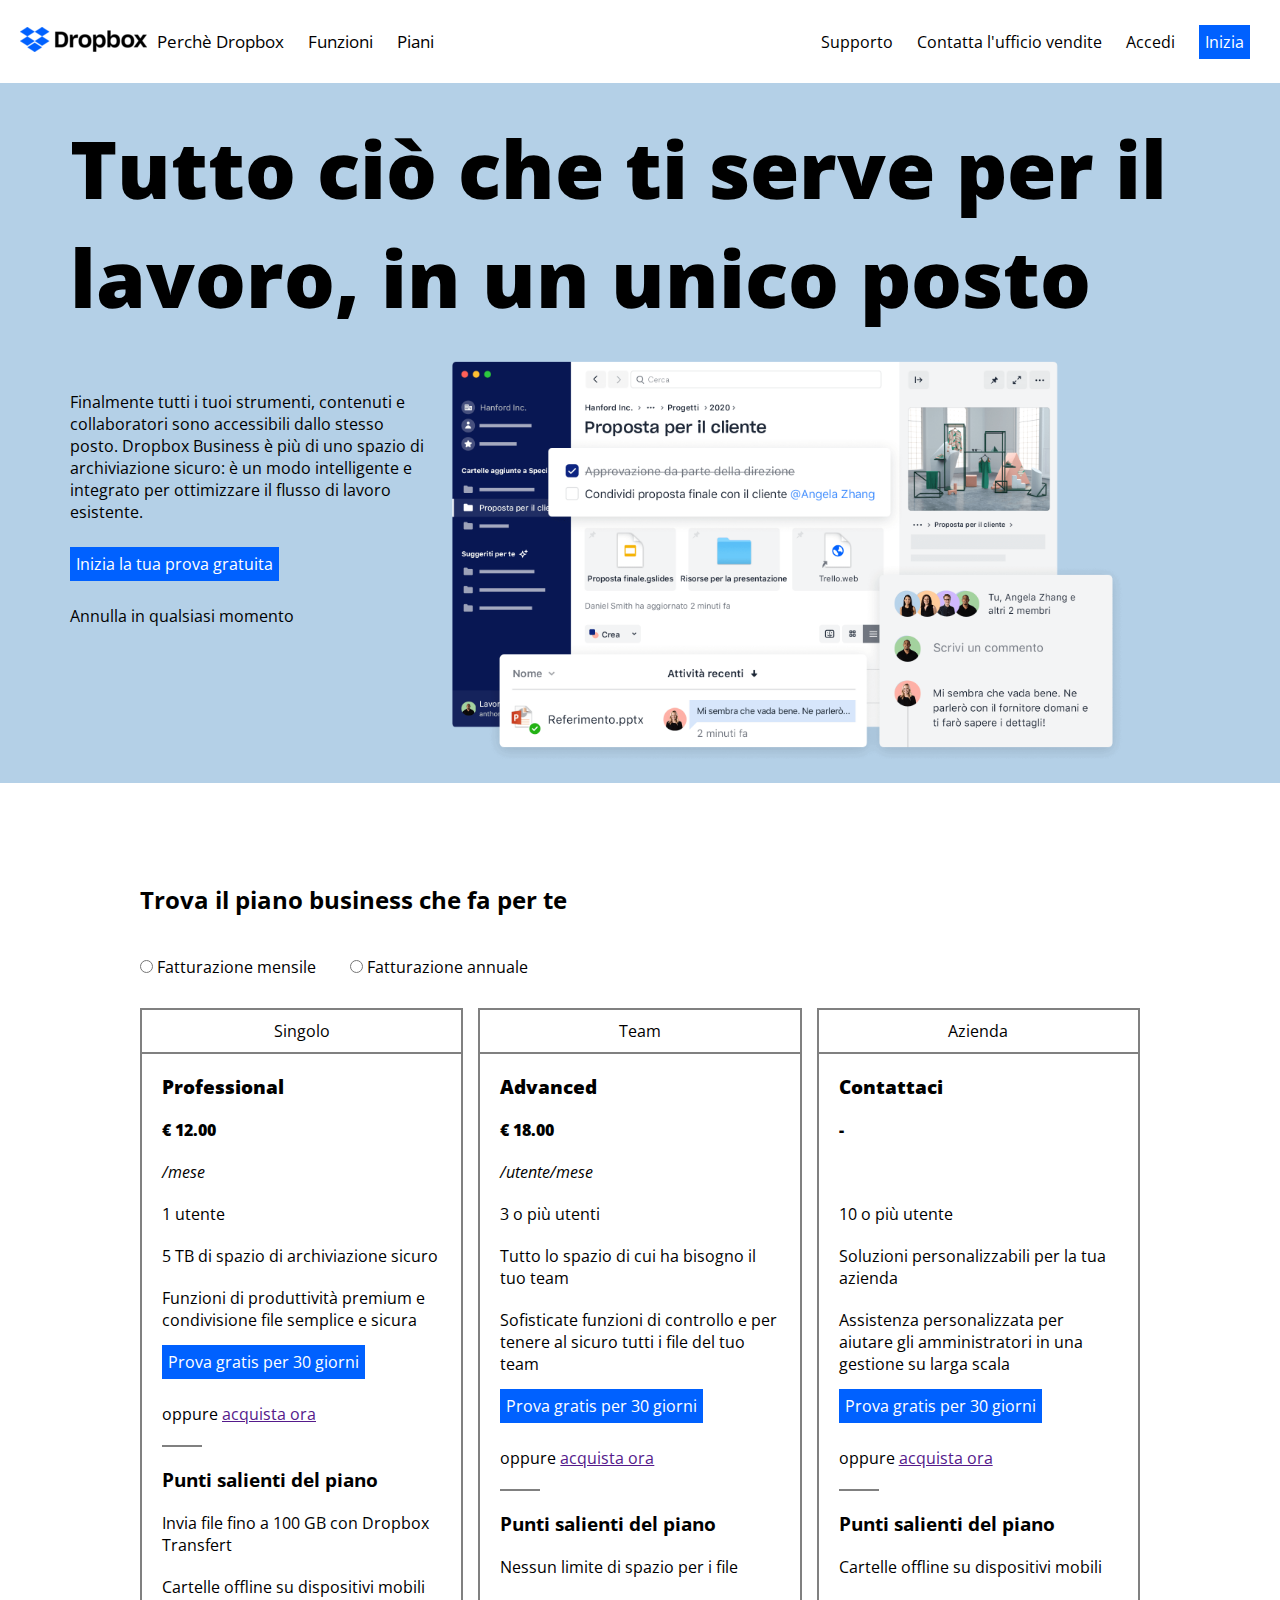
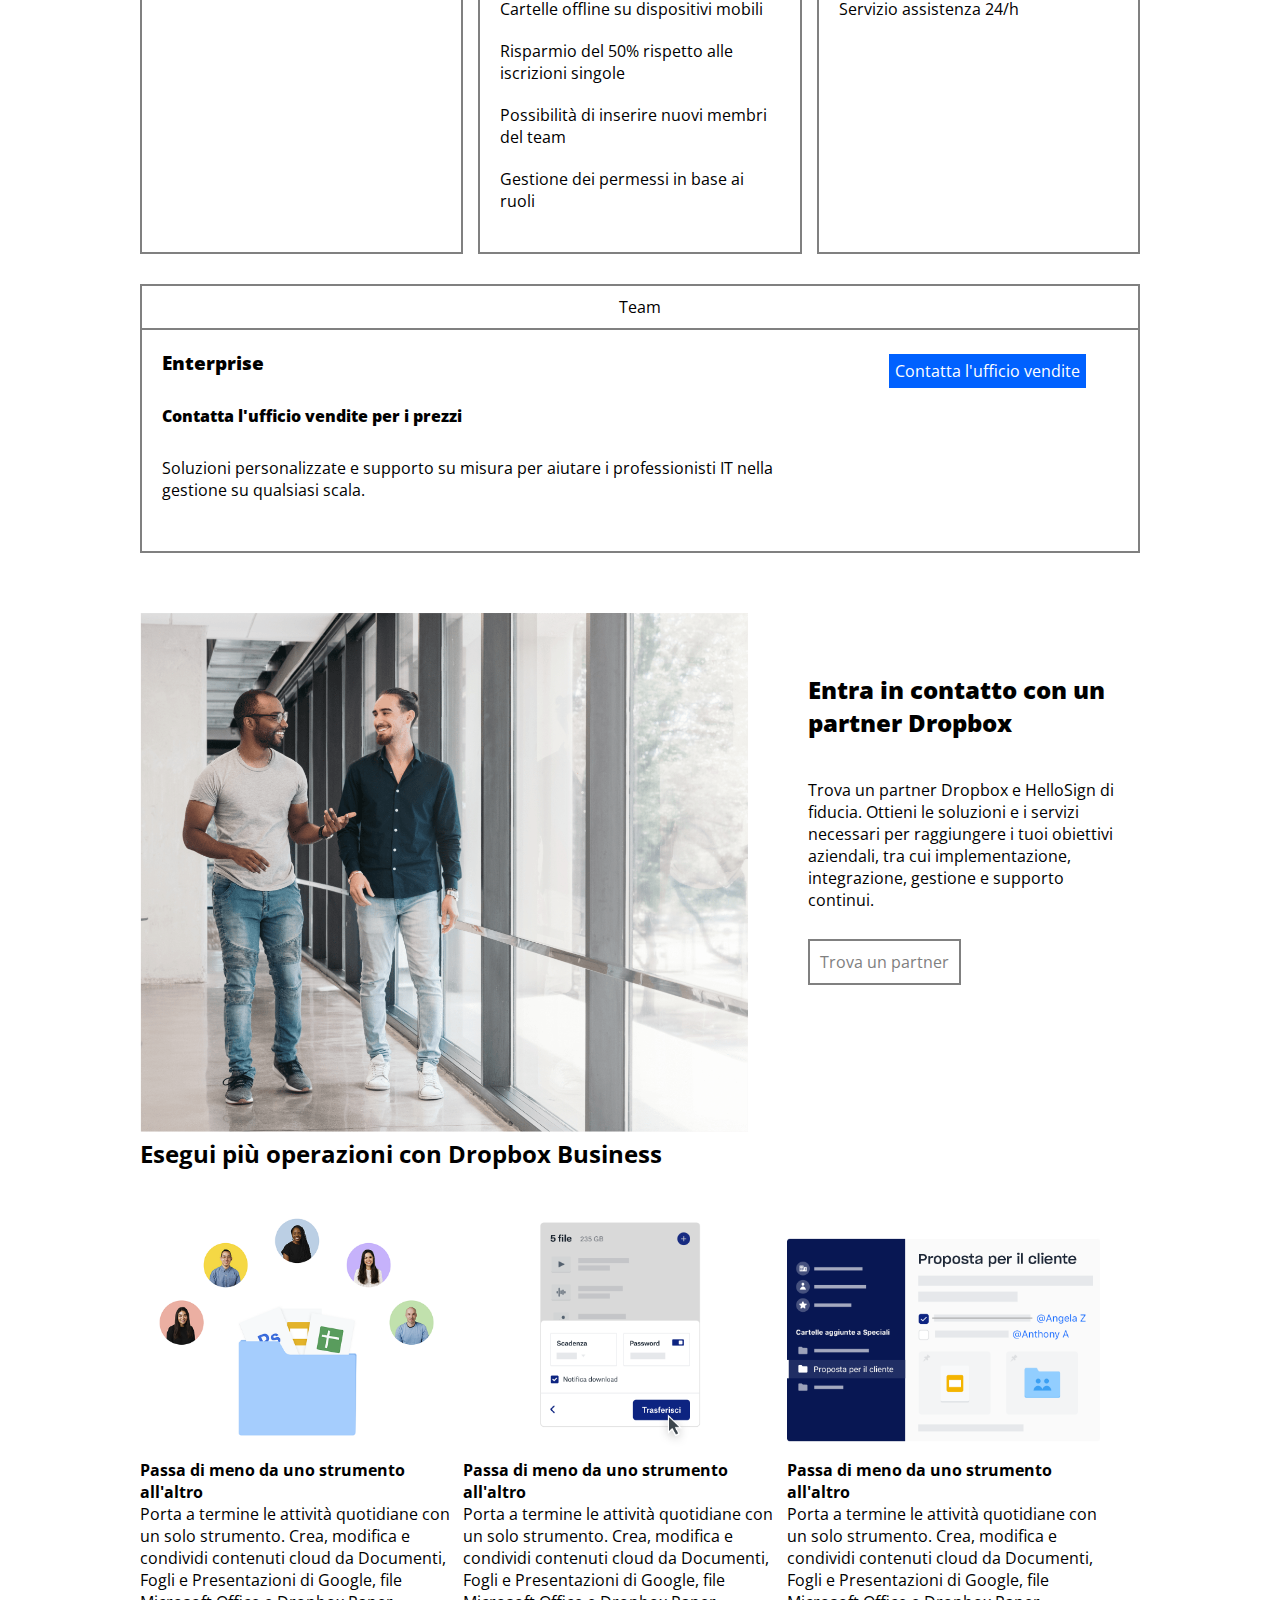
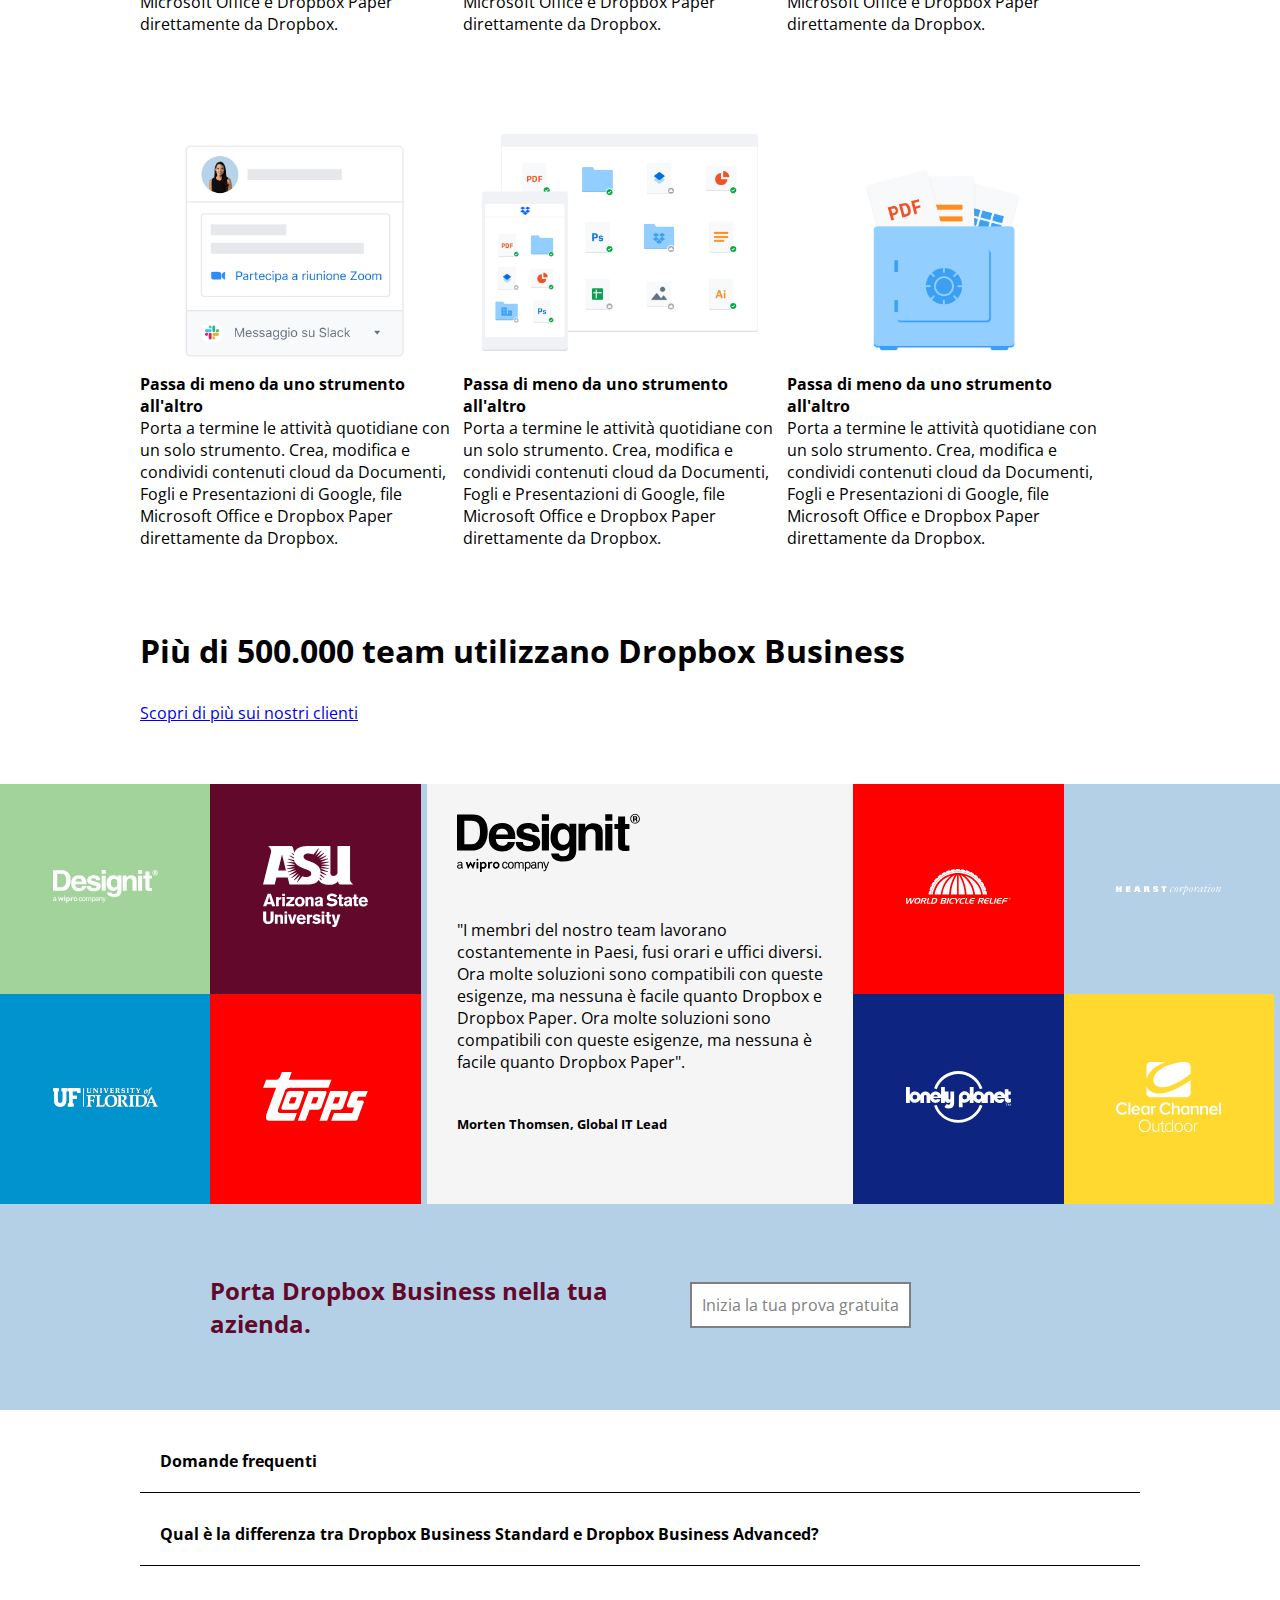
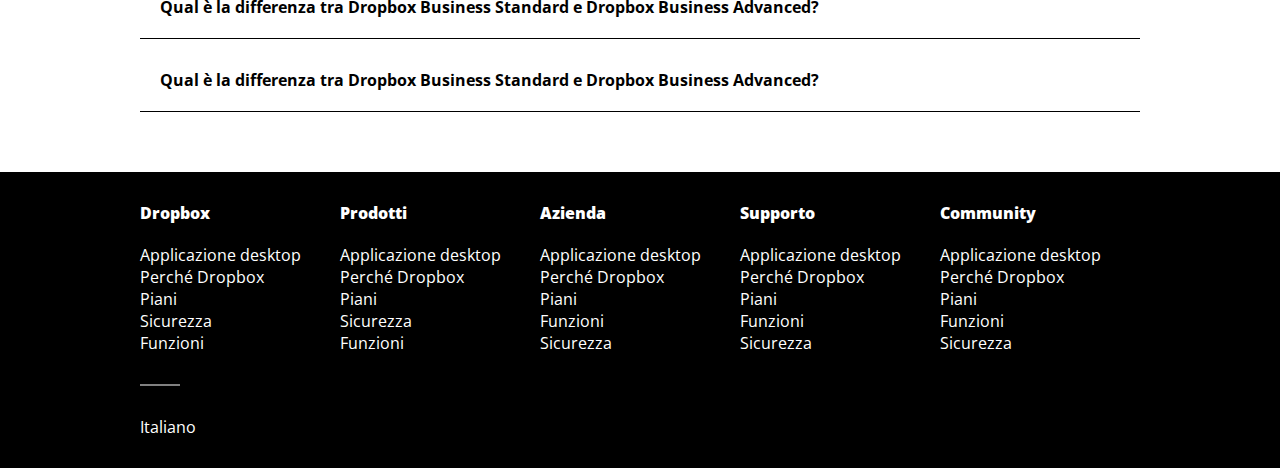
==== commit 72ce4ab4: "edit faq container" ====
--- a/BONUS/index.html
+++ b/BONUS/index.html
@@ -380,17 +380,19 @@
             </div>
         </div>
         <div class="question smallcontainer">
-            <h2>Domande frequenti</h2>
-            <hr>
-            <span><strong>Qual è la differenza tra Dropbox Business Standard e Dropbox Business Advanced?</strong></span>
-            <span class="anglearrow"><i class="fa-solid fa-angle-down" style="color: #000000;"></i></span>
-            <hr>
-            <span><strong>Qual è la differenza tra Dropbox Business Standard e Dropbox Business Advanced?</strong></span>
-            <span class="anglearrow"><i class="fa-solid fa-angle-down" style="color: #000000;"></i></span>
-            <hr>
-            <span><strong>Qual è la differenza tra Dropbox Business Standard e Dropbox Business Advanced?</strong></span>
-            <span class="anglearrow"><i class="fa-solid fa-angle-down" style="color: #000000;"></i></span>
-            <hr>
+            <div class="border"><strong>Domande frequenti</strong></div>
+            <div class="border">
+                <p><strong>Qual è la differenza tra Dropbox Business Standard e Dropbox Business Advanced?</strong></p>
+                <div><i class="fa-solid fa-angle-down" style="color: #000000;"></i></div>
+            </div>
+            <div class="border">
+                <p><strong>Qual è la differenza tra Dropbox Business Standard e Dropbox Business Advanced?</strong></p>
+                <div><i class="fa-solid fa-angle-down" style="color: #000000;"></i></div>
+            </div>
+            <div class="border">
+                <p><strong>Qual è la differenza tra Dropbox Business Standard e Dropbox Business Advanced?</strong></p>
+                <div><i class="fa-solid fa-angle-down" style="color: #000000;"></i></div>
+            </div class="border">
         </div>
     </main>
 
--- a/BONUS/css/style.css
+++ b/BONUS/css/style.css
@@ -382,11 +382,20 @@
     }
 
     .question{
-        padding: 40px;
+        margin-top: 20px;
+        margin-bottom: 60px;
+
     }
 
     .question> *{
-        margin: 40px;
+        padding: 20px;
+        margin-bottom: 10px;
+        display: flex;
+        justify-content: space-between;
+    }
+
+    .border{
+        border-bottom: 1px solid black;
     }
 
     .footer_bottom_container> *{
